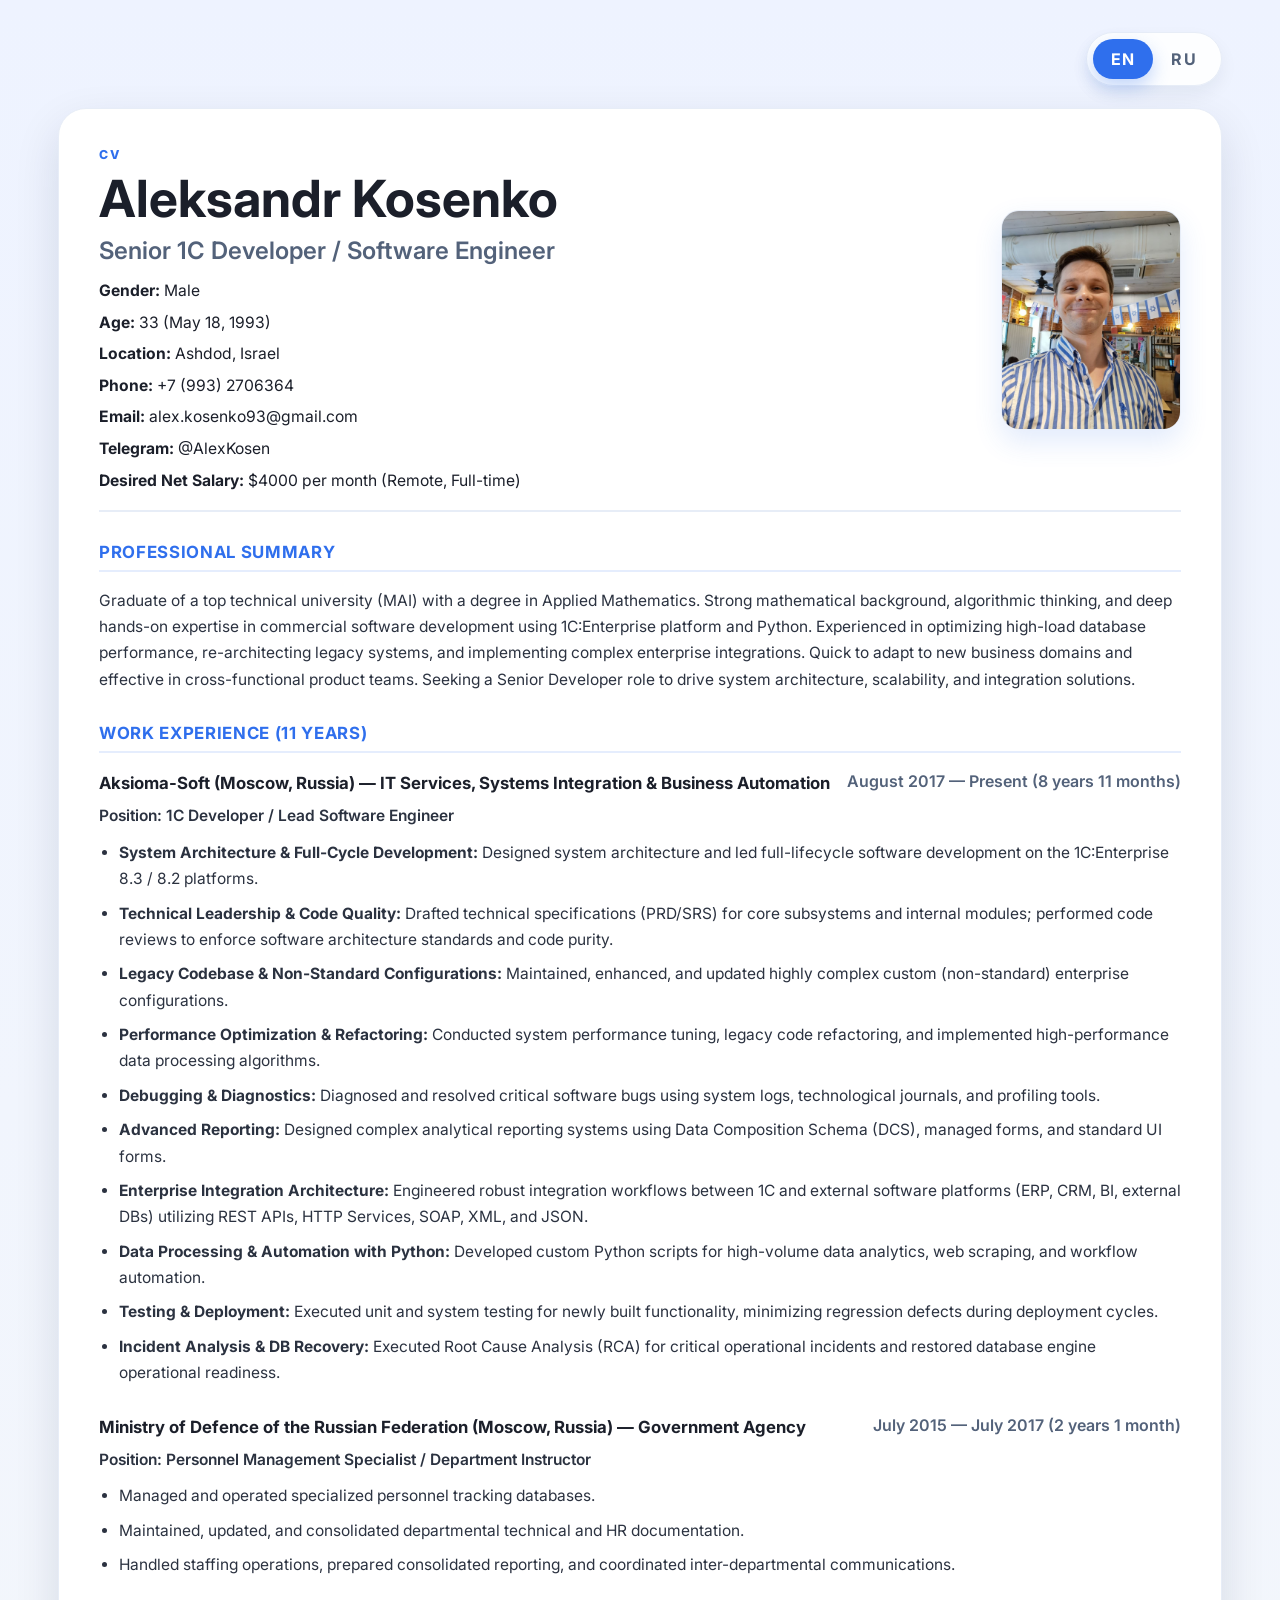
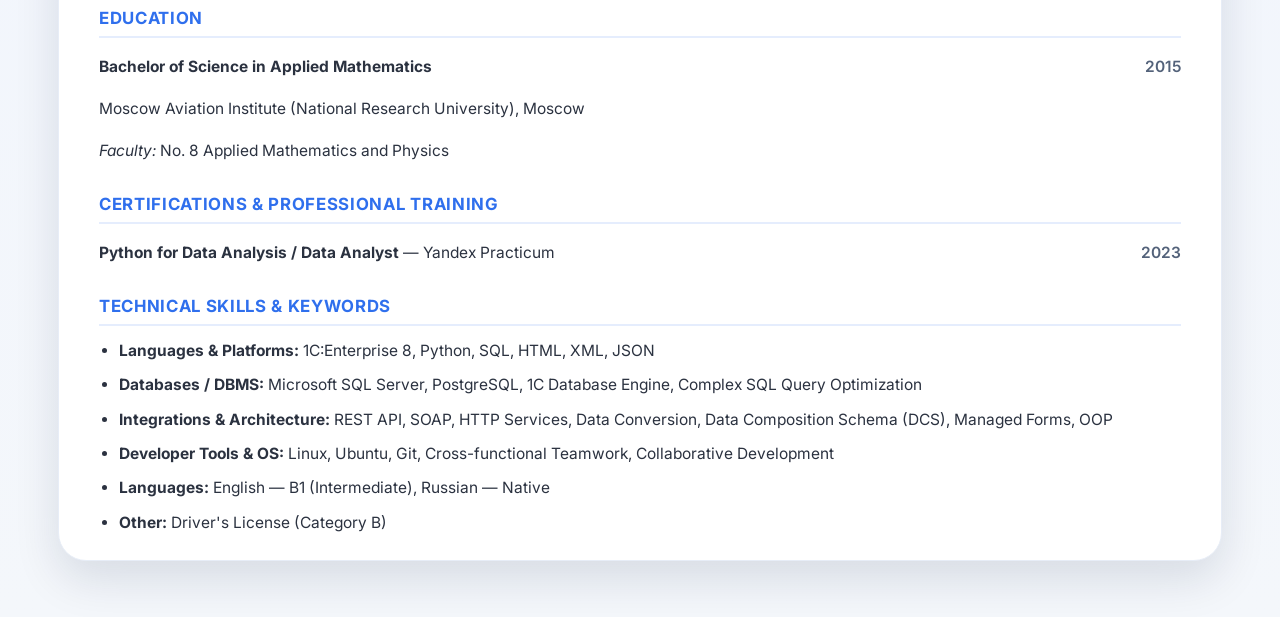
==== 1c/index.html @ 02d1997e "Init rep" ====
<!DOCTYPE html>
<html lang="en">
  <head>
    <meta charset="UTF-8" />
    <meta name="viewport" content="width=device-width, initial-scale=1.0" />
    <title>1C CV | Aleksandr Kosenko</title>
    <meta name="description" content="1C CV of Aleksandr Kosenko in English and Russian." />
    <link rel="preconnect" href="https://fonts.googleapis.com" />
    <link rel="preconnect" href="https://fonts.gstatic.com" crossorigin />
    <link
      href="https://fonts.googleapis.com/css2?family=Inter:wght@400;500;600;700;800&display=swap"
      rel="stylesheet"
    />
    <link rel="stylesheet" href="../styles.css" />
  </head>
  <body data-lang="en">
    <div class="page-shell">
      <header class="topbar">
        <div class="language-toggle" aria-label="Language selector">
          <button class="lang-btn active" data-lang-toggle="en" type="button" aria-pressed="true">EN</button>
          <button class="lang-btn" data-lang-toggle="ru" type="button" aria-pressed="false">RU</button>
        </div>
      </header>

      <main class="cv-card">
        <section class="lang-panel en active" aria-live="polite">
          <div class="profile-header">
            <div class="profile-copy">
              <p class="eyebrow">CV</p>
              <h1>Aleksandr Kosenko</h1>
              <h2>Senior 1C Developer / Software Engineer</h2>
              <ul class="contact-list">
                <li><span>Gender:</span> Male</li>
                <li><span>Age:</span> 33 (May 18, 1993)</li>
                <li><span>Location:</span> Ashdod, Israel</li>
                <li><span>Phone:</span> +7 (993) 2706364</li>
                <li><span>Email:</span> alex.kosenko93@gmail.com</li>
                <li><span>Telegram:</span> @AlexKosen</li>
                <li><span>Desired Net Salary:</span> $4000 per month (Remote, Full-time)</li>
              </ul>
            </div>
            <div class="portrait-wrap">
              <img src="../assets/photo_2026-08-07_17-17-31.jpg" alt="Aleksandr Kosenko portrait" />
            </div>
          </div>

          <section class="block">
            <h3>Professional Summary</h3>
            <p>
              Graduate of a top technical university (MAI) with a degree in Applied Mathematics. Strong mathematical background,
              algorithmic thinking, and deep hands-on expertise in commercial software development using 1C:Enterprise platform and Python.
              Experienced in optimizing high-load database performance, re-architecting legacy systems, and implementing complex enterprise
              integrations. Quick to adapt to new business domains and effective in cross-functional product teams. Seeking a Senior Developer
              role to drive system architecture, scalability, and integration solutions.
            </p>
          </section>

          <section class="block">
            <h3>Work Experience (11 Years)</h3>
            <div class="job">
              <div class="job-header">
                <h4>Aksioma-Soft (Moscow, Russia) — IT Services, Systems Integration &amp; Business Automation</h4>
                <span>August 2017 — Present (8 years 11 months)</span>
              </div>
              <p class="role">Position: 1C Developer / Lead Software Engineer</p>
              <ul>
                <li><strong>System Architecture &amp; Full-Cycle Development:</strong> Designed system architecture and led full-lifecycle software development on the 1C:Enterprise 8.3 / 8.2 platforms.</li>
                <li><strong>Technical Leadership &amp; Code Quality:</strong> Drafted technical specifications (PRD/SRS) for core subsystems and internal modules; performed code reviews to enforce software architecture standards and code purity.</li>
                <li><strong>Legacy Codebase &amp; Non-Standard Configurations:</strong> Maintained, enhanced, and updated highly complex custom (non-standard) enterprise configurations.</li>
                <li><strong>Performance Optimization &amp; Refactoring:</strong> Conducted system performance tuning, legacy code refactoring, and implemented high-performance data processing algorithms.</li>
                <li><strong>Debugging &amp; Diagnostics:</strong> Diagnosed and resolved critical software bugs using system logs, technological journals, and profiling tools.</li>
                <li><strong>Advanced Reporting:</strong> Designed complex analytical reporting systems using Data Composition Schema (DCS), managed forms, and standard UI forms.</li>
                <li><strong>Enterprise Integration Architecture:</strong> Engineered robust integration workflows between 1C and external software platforms (ERP, CRM, BI, external DBs) utilizing REST APIs, HTTP Services, SOAP, XML, and JSON.</li>
                <li><strong>Data Processing &amp; Automation with Python:</strong> Developed custom Python scripts for high-volume data analytics, web scraping, and workflow automation.</li>
                <li><strong>Testing &amp; Deployment:</strong> Executed unit and system testing for newly built functionality, minimizing regression defects during deployment cycles.</li>
                <li><strong>Incident Analysis &amp; DB Recovery:</strong> Executed Root Cause Analysis (RCA) for critical operational incidents and restored database engine operational readiness.</li>
              </ul>
            </div>

            <div class="job">
              <div class="job-header">
                <h4>Ministry of Defence of the Russian Federation (Moscow, Russia) — Government Agency</h4>
                <span>July 2015 — July 2017 (2 years 1 month)</span>
              </div>
              <p class="role">Position: Personnel Management Specialist / Department Instructor</p>
              <ul>
                <li>Managed and operated specialized personnel tracking databases.</li>
                <li>Maintained, updated, and consolidated departmental technical and HR documentation.</li>
                <li>Handled staffing operations, prepared consolidated reporting, and coordinated inter-departmental communications.</li>
              </ul>
            </div>
          </section>

          <section class="block">
            <h3>Education</h3>
            <p><strong>Bachelor of Science in Applied Mathematics</strong> <span class="float-right">2015</span></p>
            <p>Moscow Aviation Institute (National Research University), Moscow</p>
            <p><em>Faculty:</em> No. 8 Applied Mathematics and Physics</p>
          </section>

          <section class="block">
            <h3>Certifications &amp; Professional Training</h3>
            <p><strong>Python for Data Analysis / Data Analyst</strong> — Yandex Practicum <span class="float-right">2023</span></p>
          </section>

          <section class="block">
            <h3>Technical Skills &amp; Keywords</h3>
            <ul>
              <li><strong>Languages &amp; Platforms:</strong> 1C:Enterprise 8, Python, SQL, HTML, XML, JSON</li>
              <li><strong>Databases / DBMS:</strong> Microsoft SQL Server, PostgreSQL, 1C Database Engine, Complex SQL Query Optimization</li>
              <li><strong>Integrations &amp; Architecture:</strong> REST API, SOAP, HTTP Services, Data Conversion, Data Composition Schema (DCS), Managed Forms, OOP</li>
              <li><strong>Developer Tools &amp; OS:</strong> Linux, Ubuntu, Git, Cross-functional Teamwork, Collaborative Development</li>
              <li><strong>Languages:</strong> English — B1 (Intermediate), Russian — Native</li>
              <li><strong>Other:</strong> Driver's License (Category B)</li>
            </ul>
          </section>
        </section>

        <section class="lang-panel ru" aria-live="polite">
          <div class="profile-header">
            <div class="profile-copy">
              <p class="eyebrow">Резюме</p>
              <h1>Александр Косенко</h1>
              <h2>Senior 1C Developer / Software Engineer</h2>
              <ul class="contact-list">
                <li><span>Пол:</span> Мужчина</li>
                <li><span>Возраст:</span> 33 (18 мая 1993)</li>
                <li><span>Местоположение:</span> Ашдод, Израиль</li>
                <li><span>Телефон:</span> +7 (993) 2706364</li>
                <li><span>Email:</span> alex.kosenko93@gmail.com</li>
                <li><span>Telegram:</span> @AlexKosen</li>
                <li><span>Желаемая чистая зарплата:</span> $4000 в месяц (Удалённо, Full-time)</li>
              </ul>
            </div>
            <div class="portrait-wrap">
              <img src="../assets/photo_2026-08-07_17-17-31.jpg" alt="Портрет Александра Косенко" />
            </div>
          </div>

          <section class="block">
            <h3>Профессиональное резюме</h3>
            <p>
              Выпускник ведущего технического университета (МАИ) по специальности «Прикладная математика». Сильная математическая
              подготовка, алгоритмическое мышление и глубокий практический опыт коммерческой разработки на платформе 1C:Предприятие
              и в Python. Опыт оптимизации производительности высоконагруженных баз данных, реархитектуризации устаревших систем и
              реализации сложных корпоративных интеграций. Быстро адаптируюсь к новым бизнес-сферам и эффективно работаю в
              кросс-функциональных продуктовых командах. Ищу роль Senior Developer для развития архитектуры систем, масштабируемости и
              интеграционных решений.
            </p>
          </section>

          <section class="block">
            <h3>Опыт работы (11 лет)</h3>
            <div class="job">
              <div class="job-header">
                <h4>Aksioma-Soft (Москва, Россия) — IT-сервисы, системная интеграция и автоматизация бизнеса</h4>
                <span>Август 2017 — настоящее время (8 лет 11 месяцев)</span>
              </div>
              <p class="role">Должность: 1C Developer / Lead Software Engineer</p>
              <ul>
                <li><strong>Архитектура систем и полный цикл разработки:</strong> Разрабатывал архитектуру систем и вел полный цикл разработки на платформах 1C:Предприятие 8.3 / 8.2.</li>
                <li><strong>Техническое лидерство и качество кода:</strong> Составлял технические спецификации (PRD/SRS) для ключевых подсистем и внутренних модулей; проводил code review для соблюдения стандартов архитектуры и чистоты кода.</li>
                <li><strong>Устаревшие кодовые базы и нестандартные конфигурации:</strong> Поддерживал, развивал и обновлял сложные кастомные конфигурации предприятий.</li>
                <li><strong>Оптимизация производительности и рефакторинг:</strong> Проводил tuning систем, рефакторинг legacy-кода и внедрение высокопроизводительных алгоритмов обработки данных.</li>
                <li><strong>Отладка и диагностика:</strong> Диагностировал и устранял критические ошибки с помощью системных журналов, технологических журналов и профилирования.</li>
                <li><strong>Расширенная аналитика и отчётность:</strong> Разрабатывал сложные системы аналитических отчётов с использованием DCS, управляемых форм и стандартных UI-форм.</li>
                <li><strong>Архитектура корпоративных интеграций:</strong> Создавал надёжные интеграционные сценарии между 1C и внешними системами (ERP, CRM, BI, внешние БД) с помощью REST API, HTTP-сервисов, SOAP, XML и JSON.</li>
                <li><strong>Обработка данных и автоматизация на Python:</strong> Разрабатывал кастомные Python-скрипты для анализа больших объёмов данных, парсинга веб-сайтов и автоматизации рабочих процессов.</li>
                <li><strong>Тестирование и деплой:</strong> Проводил unit- и system-тестирование нового функционала, сокращая количество регрессионных ошибок при релизах.</li>
                <li><strong>Анализ инцидентов и восстановление БД:</strong> Проводил RCA для критических инцидентов и восстанавливал работоспособность СУБД.</li>
              </ul>
            </div>

            <div class="job">
              <div class="job-header">
                <h4>Министерство обороны РФ (Москва, Россия) — Государственное учреждение</h4>
                <span>Июль 2015 — Июль 2017 (2 года 1 месяц)</span>
              </div>
              <p class="role">Должность: Специалист по управлению персоналом / инструктор отдела</p>
              <ul>
                <li>Управлял и обслуживал специализированные базы данных учёта персонала.</li>
                <li>Поддерживал, обновлял и consolidating departmental technical and HR documentation.</li>
                <li>Осуществлял кадровые операции, готовил сводные отчёты и координировал взаимодействие между подразделениями.</li>
              </ul>
            </div>
          </section>

          <section class="block">
            <h3>Образование</h3>
            <p><strong>Бакалавр прикладной математики</strong> <span class="float-right">2015</span></p>
            <p>Московский авиационный институт (национальный исследовательский университет), Москва</p>
            <p><em>Факультет:</em> № 8 Прикладной математики и физики</p>
          </section>

          <section class="block">
            <h3>Сертификаты и профессиональное обучение</h3>
            <p><strong>Python for Data Analysis / Data Analyst</strong> — Yandex Practicum <span class="float-right">2023</span></p>
          </section>

          <section class="block">
            <h3>Технические навыки и ключевые слова</h3>
            <ul>
              <li><strong>Языки и платформы:</strong> 1C:Предприятие 8, Python, SQL, HTML, XML, JSON</li>
              <li><strong>Базы данных / СУБД:</strong> Microsoft SQL Server, PostgreSQL, 1C Database Engine, сложная оптимизация SQL-запросов</li>
              <li><strong>Интеграции и архитектура:</strong> REST API, SOAP, HTTP Services, Data Conversion, Data Composition Schema (DCS), Managed Forms, OOP</li>
              <li><strong>Инструменты разработчика и ОС:</strong> Linux, Ubuntu, Git, работа в кросс-функциональных командах, совместная разработка</li>
              <li><strong>Языки:</strong> Английский — B1 (средний), Русский — родной</li>
              <li><strong>Другое:</strong> Водительские права (категория B)</li>
            </ul>
          </section>
        </section>
      </main>
    </div>

    <script src="../script.js"></script>
  </body>
</html>
---- styles.css ----
:root {
  --bg: #f4f7fb;
  --card: #ffffff;
  --text: #1b1f2a;
  --muted: #53627a;
  --primary: #2f6fed;
  --primary-soft: rgba(47, 111, 237, 0.12);
  --line: #e7edf7;
  --shadow: 0 18px 46px rgba(11, 25, 58, 0.12);
}

* {
  box-sizing: border-box;
}

html {
  scroll-behavior: smooth;
}

body {
  margin: 0;
  min-height: 100vh;
  font-family: "Inter", sans-serif;
  background: linear-gradient(180deg, #eef3ff 0%, var(--bg) 100%);
  color: var(--text);
}

img {
  max-width: 100%;
  display: block;
}

button {
  font: inherit;
}

.page-shell {
  max-width: 1200px;
  margin: 0 auto;
  padding: 32px 18px 56px;
}

.topbar {
  display: flex;
  justify-content: flex-end;
  margin-bottom: 22px;
}

.language-toggle {
  display: inline-flex;
  padding: 6px;
  border-radius: 999px;
  background: rgba(255, 255, 255, 0.9);
  border: 1px solid var(--line);
  box-shadow: 0 8px 18px rgba(17, 31, 58, 0.06);
}

.lang-btn {
  border: none;
  background: transparent;
  color: var(--muted);
  border-radius: 999px;
  padding: 10px 18px;
  cursor: pointer;
  font-weight: 700;
  letter-spacing: 0.08em;
  transition: all 0.2s ease;
}

.lang-btn.active {
  background: var(--primary);
  color: #fff;
  box-shadow: 0 8px 18px rgba(47, 111, 237, 0.28);
}

.cv-card {
  background: var(--card);
  border: 1px solid var(--line);
  border-radius: 28px;
  box-shadow: var(--shadow);
  padding: 38px 40px 24px;
}

.lang-panel {
  display: none;
}

.lang-panel.active {
  display: block;
}

.profile-header {
  display: flex;
  justify-content: space-between;
  align-items: center;
  gap: 28px;
  padding-bottom: 18px;
  border-bottom: 2px solid var(--line);
}

.eyebrow {
  margin: 0 0 8px;
  color: var(--primary);
  font-size: 0.77rem;
  font-weight: 800;
  letter-spacing: 0.14em;
  text-transform: uppercase;
}

h1 {
  margin: 0;
  font-size: clamp(2.3rem, 4vw, 3.25rem);
  line-height: 1.1;
}

h2 {
  margin: 10px 0 14px;
  font-size: clamp(1.1rem, 2vw, 1.5rem);
  color: var(--muted);
  font-weight: 600;
}

.contact-list {
  list-style: none;
  padding: 0;
  margin: 0;
  display: grid;
  gap: 8px;
  font-size: 0.98rem;
}

.contact-list li {
  line-height: 1.5;
}

.contact-list span {
  font-weight: 700;
}

.portrait-wrap {
  flex-shrink: 0;
  width: 180px;
  height: 220px;
  border-radius: 18px;
  overflow: hidden;
  background: linear-gradient(135deg, var(--primary-soft), #e8f0ff);
  border: 1px solid var(--line);
  box-shadow: 0 12px 28px rgba(47, 111, 237, 0.14);
}

.portrait-wrap img {
  width: 100%;
  height: 100%;
  object-fit: cover;
}

.block {
  margin-top: 30px;
}

.block h3 {
  margin: 0 0 12px;
  padding-bottom: 8px;
  border-bottom: 2px solid var(--primary-soft);
  color: var(--primary);
  font-size: 1.05rem;
  letter-spacing: 0.04em;
  text-transform: uppercase;
}

.block p,
.block li {
  color: #2b3240;
  line-height: 1.7;
  font-size: 0.97rem;
}

.block ul {
  margin: 0;
  padding-left: 20px;
  display: grid;
  gap: 8px;
}

.job {
  margin-top: 18px;
}

.job + .job {
  margin-top: 28px;
}

.job-header {
  display: flex;
  justify-content: space-between;
  gap: 12px;
  align-items: flex-start;
  margin-bottom: 8px;
}

.job-header h4 {
  margin: 0;
  font-size: 1.05rem;
  line-height: 1.45;
}

.job-header span,
.role,
.float-right {
  color: var(--muted);
  font-weight: 600;
}

.role {
  margin: 8px 0 10px;
}

.float-right {
  float: right;
}

@media (max-width: 760px) {
  .page-shell {
    padding: 18px 14px 36px;
  }

  .cv-card {
    padding: 20px 18px 18px;
    border-radius: 18px;
  }

  .profile-header {
    flex-direction: column;
    align-items: flex-start;
  }

  .portrait-wrap {
    width: 140px;
    height: 180px;
  }

  .job-header {
    flex-direction: column;
  }
}
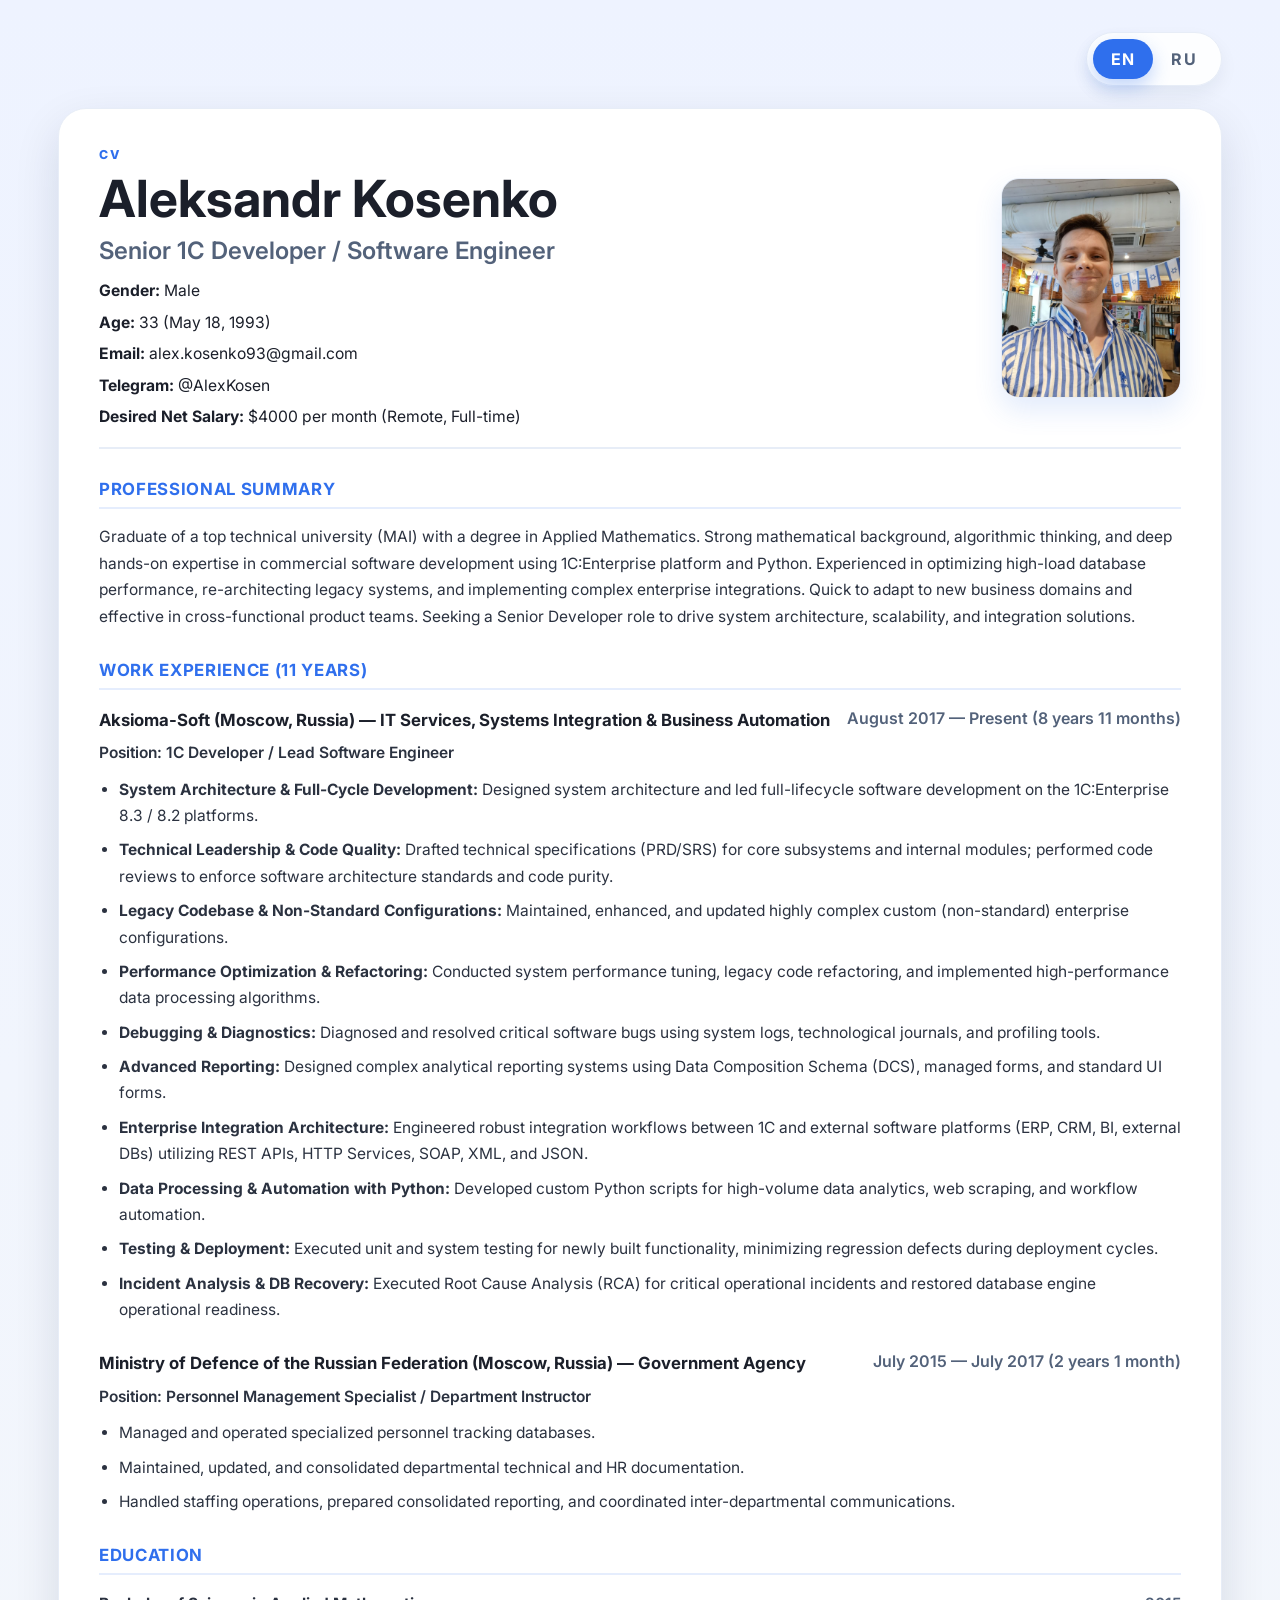
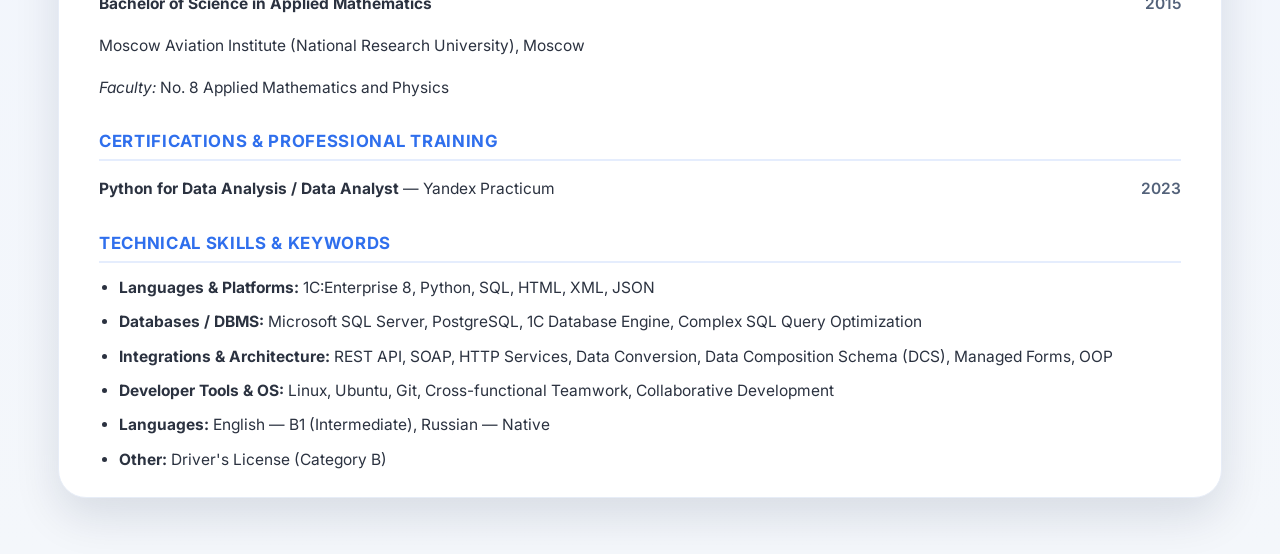
==== commit d2bdbb3d: "Location and phone numder hidden" ====
--- a/1c/index.html
+++ b/1c/index.html
@@ -32,8 +32,8 @@
               <ul class="contact-list">
                 <li><span>Gender:</span> Male</li>
                 <li><span>Age:</span> 33 (May 18, 1993)</li>
-                <li><span>Location:</span> Ashdod, Israel</li>
-                <li><span>Phone:</span> +7 (993) 2706364</li>
+                <!-- <li><span>Location:</span> Ashdod, Israel</li> -->
+                <!-- <li><span>Phone:</span> +7 (993) 2706364</li> -->
                 <li><span>Email:</span> alex.kosenko93@gmail.com</li>
                 <li><span>Telegram:</span> @AlexKosen</li>
                 <li><span>Desired Net Salary:</span> $4000 per month (Remote, Full-time)</li>
@@ -125,8 +125,8 @@
               <ul class="contact-list">
                 <li><span>Пол:</span> Мужчина</li>
                 <li><span>Возраст:</span> 33 (18 мая 1993)</li>
-                <li><span>Местоположение:</span> Ашдод, Израиль</li>
-                <li><span>Телефон:</span> +7 (993) 2706364</li>
+               <!-- <li><span>Местоположение:</span> Ашдod, Израиль</li> -->
+                <!-- <li><span>Телефон:</span> +7 (993) 2706364</li> -->
                 <li><span>Email:</span> alex.kosenko93@gmail.com</li>
                 <li><span>Telegram:</span> @AlexKosen</li>
                 <li><span>Желаемая чистая зарплата:</span> $4000 в месяц (Удалённо, Full-time)</li>
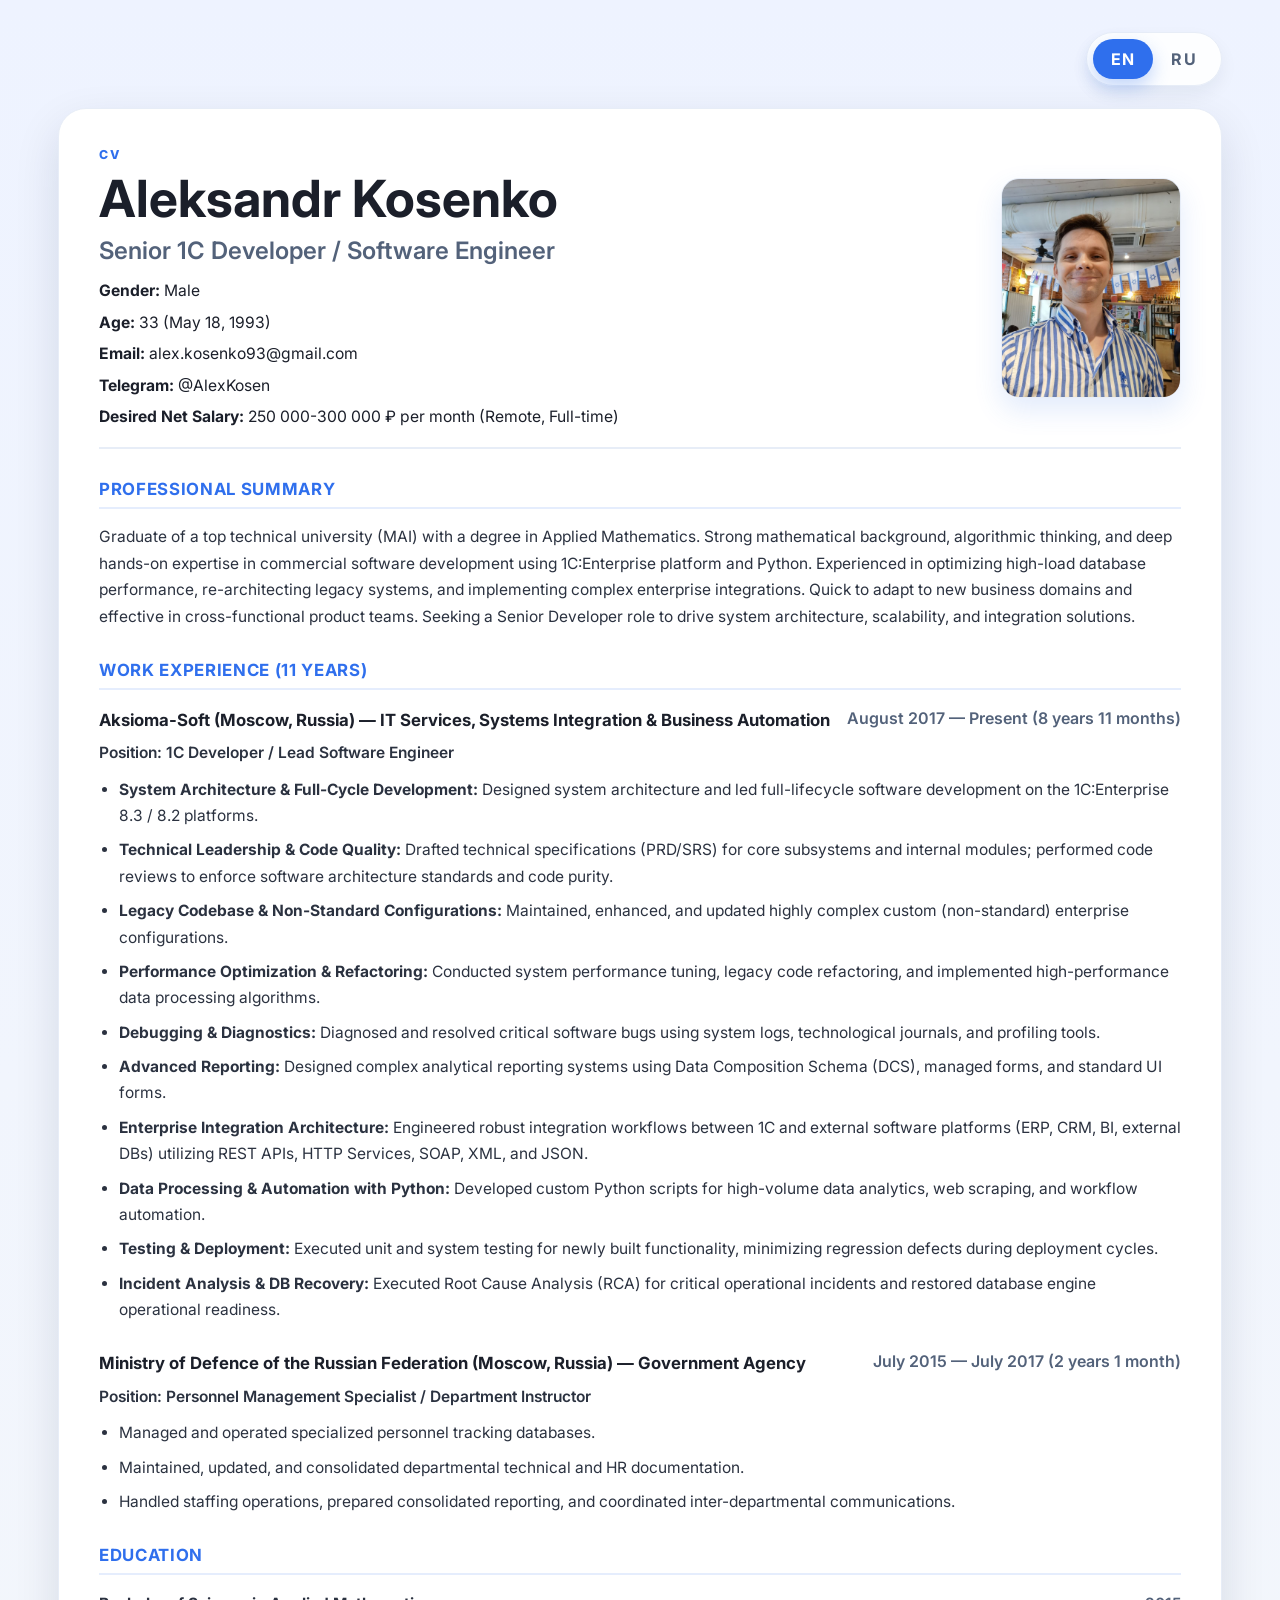
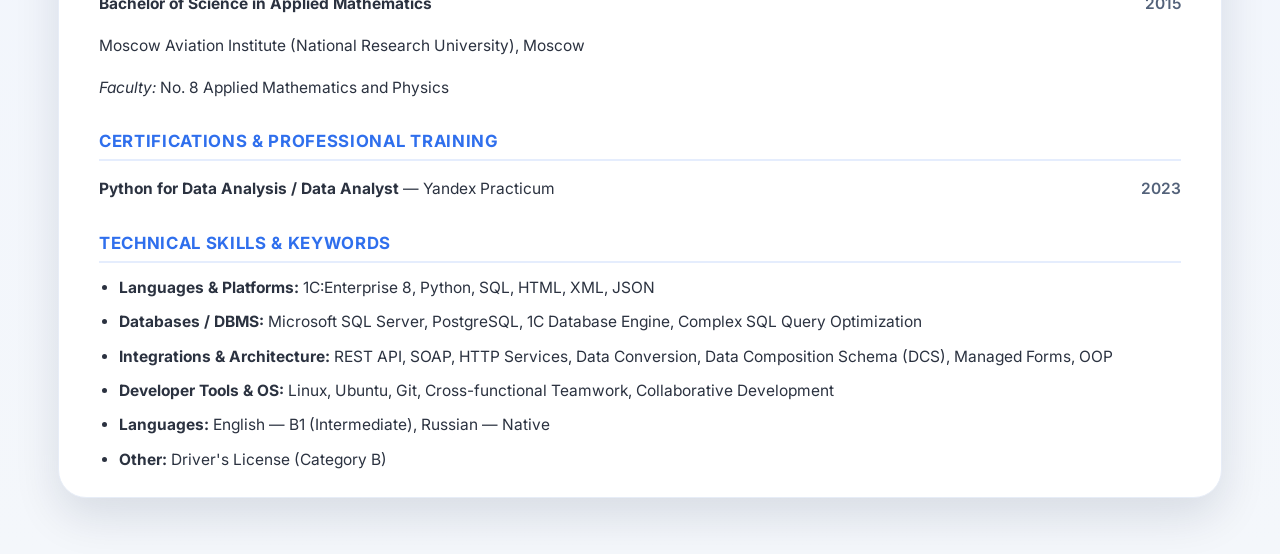
==== commit b8f95c85: "Change salary" ====
--- a/1c/index.html
+++ b/1c/index.html
@@ -36,7 +36,7 @@
                 <!-- <li><span>Phone:</span> +7 (993) 2706364</li> -->
                 <li><span>Email:</span> alex.kosenko93@gmail.com</li>
                 <li><span>Telegram:</span> @AlexKosen</li>
-                <li><span>Desired Net Salary:</span> $4000 per month (Remote, Full-time)</li>
+                <li><span>Desired Net Salary:</span> 250 000-300 000 ₽ per month (Remote, Full-time)</li>
               </ul>
             </div>
             <div class="portrait-wrap">
@@ -129,7 +129,7 @@
                 <!-- <li><span>Телефон:</span> +7 (993) 2706364</li> -->
                 <li><span>Email:</span> alex.kosenko93@gmail.com</li>
                 <li><span>Telegram:</span> @AlexKosen</li>
-                <li><span>Желаемая чистая зарплата:</span> $4000 в месяц (Удалённо, Full-time)</li>
+                <li><span>Желаемая чистая зарплата:</span> 250 000-300 000 ₽ в месяц (Удалённо, Full-time)</li>
               </ul>
             </div>
             <div class="portrait-wrap">
@@ -179,7 +179,7 @@
               <p class="role">Должность: Специалист по управлению персоналом / инструктор отдела</p>
               <ul>
                 <li>Управлял и обслуживал специализированные базы данных учёта персонала.</li>
-                <li>Поддерживал, обновлял и consolidating departmental technical and HR documentation.</li>
+                <li>Поддерживал, обновлял и систематизтровал техническую и кадровую документацию подразделений.</li>
                 <li>Осуществлял кадровые операции, готовил сводные отчёты и координировал взаимодействие между подразделениями.</li>
               </ul>
             </div>
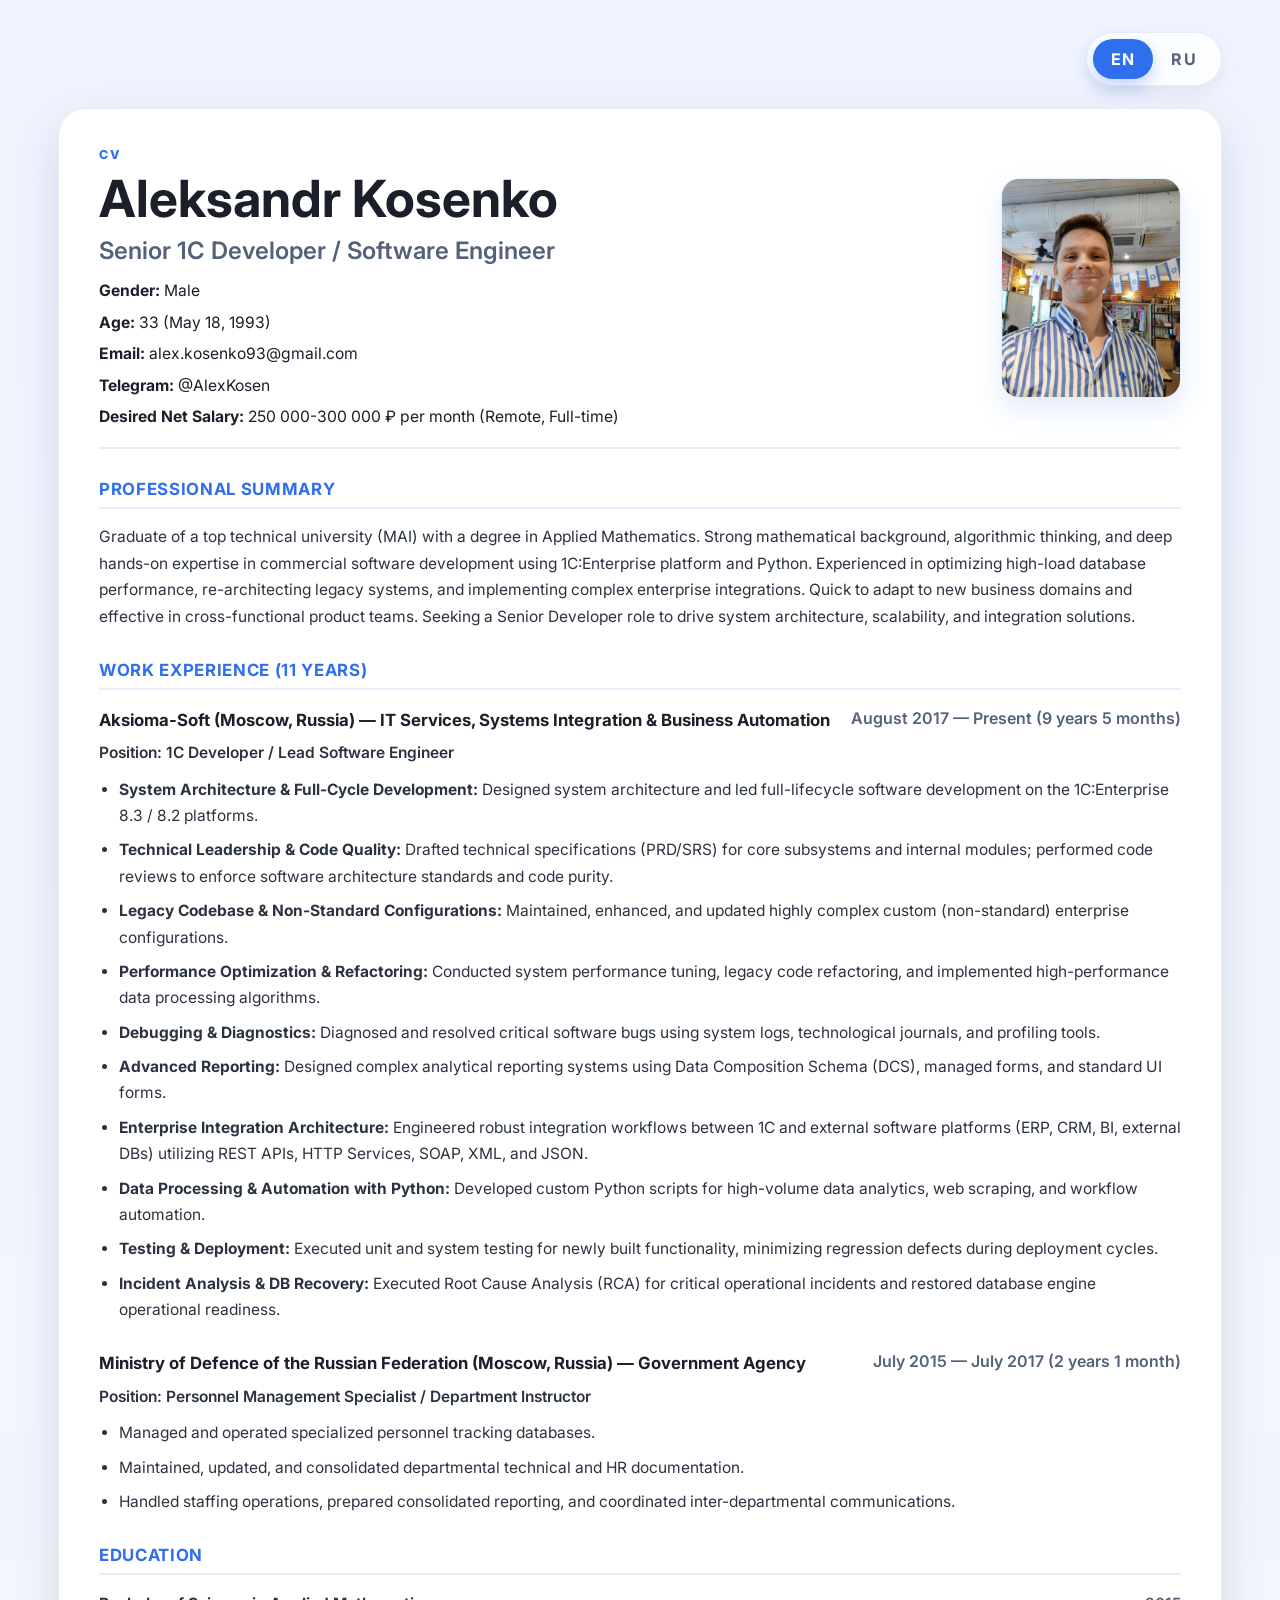
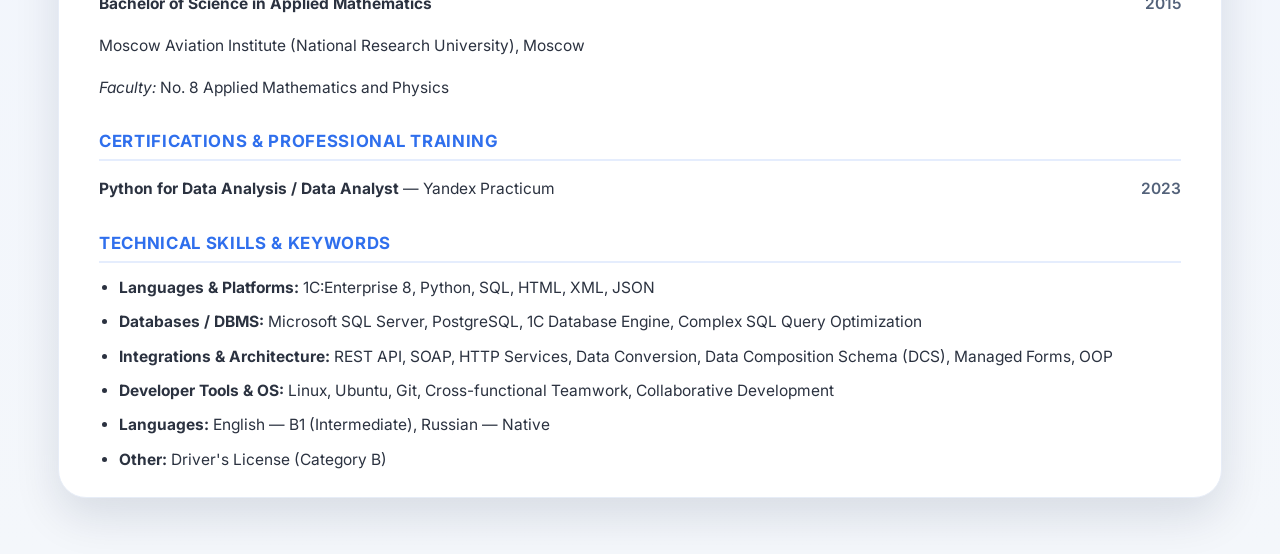
==== commit e49b33bf: "Make automaticly count experience" ====
--- a/1c/index.html
+++ b/1c/index.html
@@ -56,11 +56,11 @@
           </section>
 
           <section class="block">
-            <h3>Work Experience (11 Years)</h3>
+            <h3>Work Experience (<span data-duration-since="2015-07" data-duration-lang="en" data-duration-format="years">11 years</span>)</h3>
             <div class="job">
               <div class="job-header">
                 <h4>Aksioma-Soft (Moscow, Russia) — IT Services, Systems Integration &amp; Business Automation</h4>
-                <span>August 2017 — Present (8 years 11 months)</span>
+                <span>August 2017 — Present (<span data-duration-since="2017-08" data-duration-lang="en">9 years 4 months</span>)</span>
               </div>
               <p class="role">Position: 1C Developer / Lead Software Engineer</p>
               <ul>
@@ -150,11 +150,11 @@
           </section>
 
           <section class="block">
-            <h3>Опыт работы (11 лет)</h3>
+            <h3>Опыт работы (<span data-duration-since="2015-07" data-duration-lang="ru" data-duration-format="years">11 лет</span>)</h3>
             <div class="job">
               <div class="job-header">
                 <h4>Aksioma-Soft (Москва, Россия) — IT-сервисы, системная интеграция и автоматизация бизнеса</h4>
-                <span>Август 2017 — настоящее время (8 лет 11 месяцев)</span>
+                <span>Август 2017 — настоящее время (<span data-duration-since="2017-08" data-duration-lang="ru">9 лет 4 месяца</span>)</span>
               </div>
               <p class="role">Должность: 1C Developer / Lead Software Engineer</p>
               <ul>
